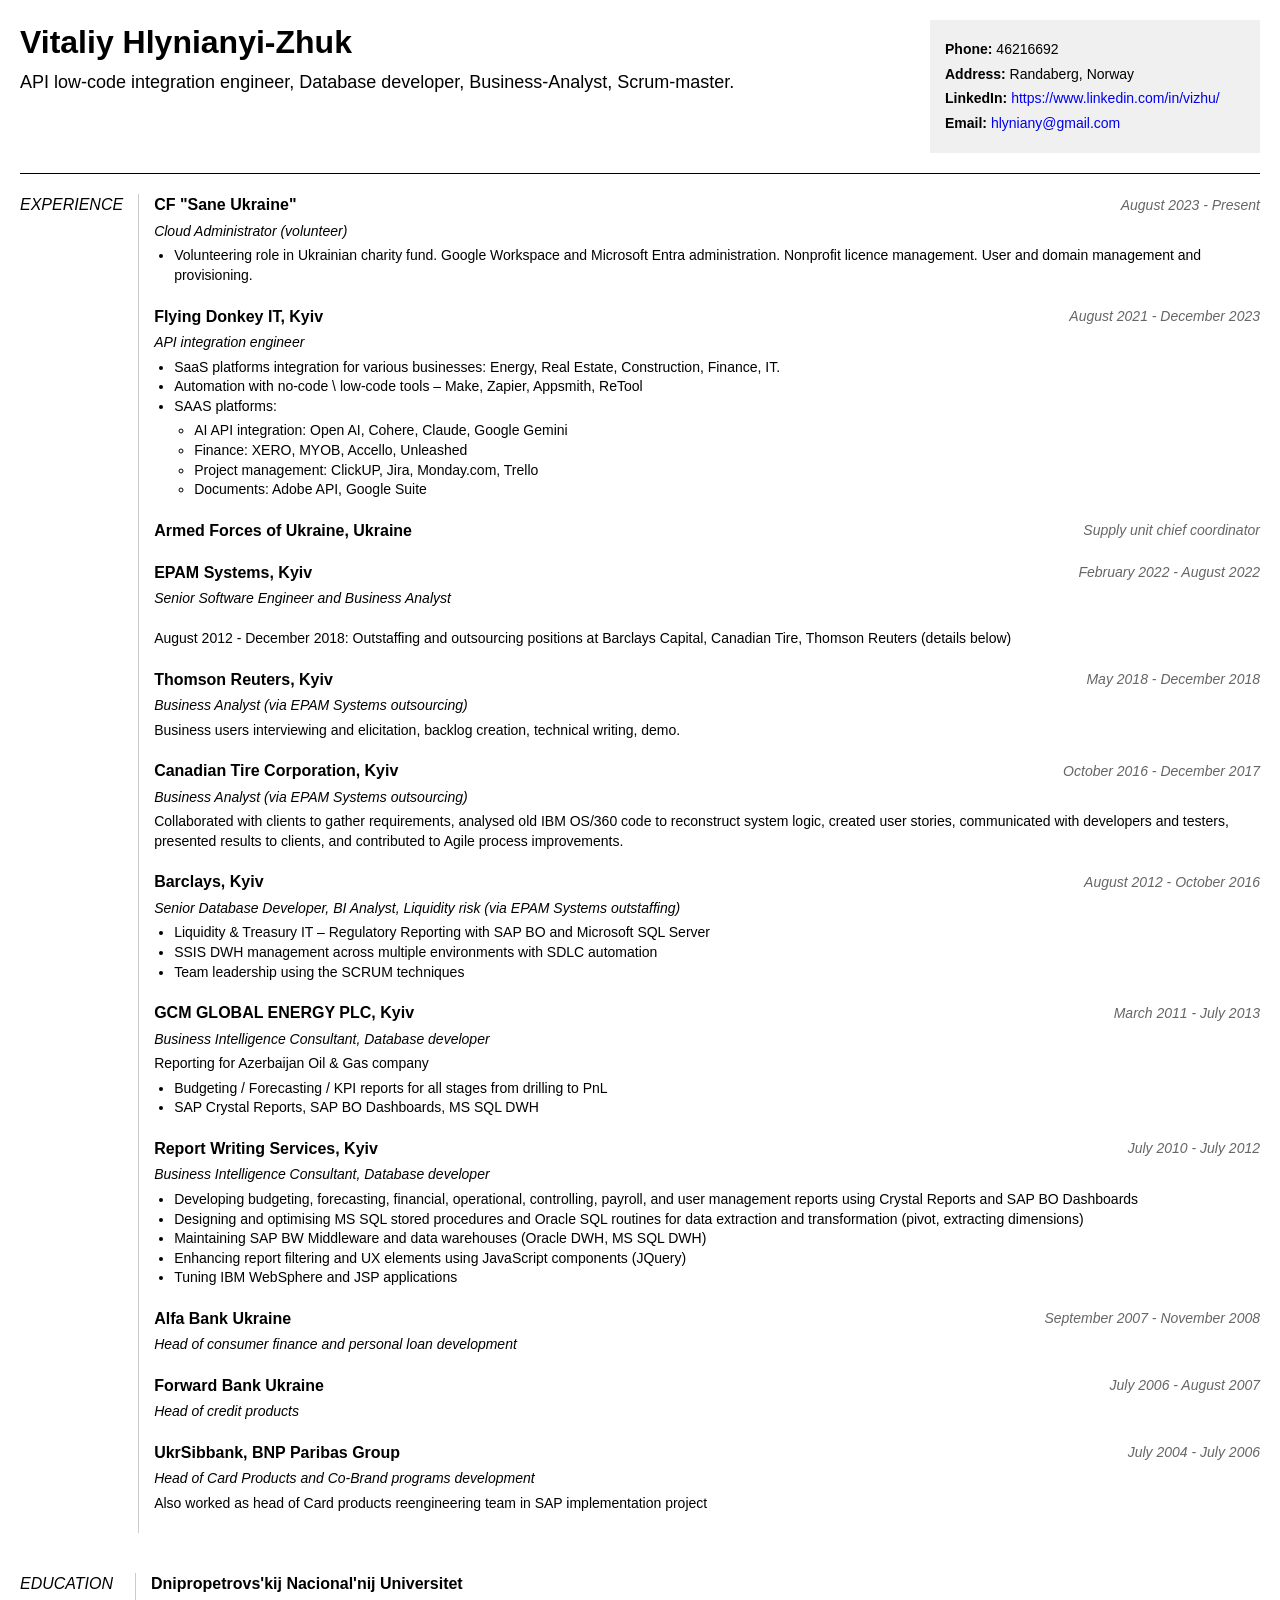
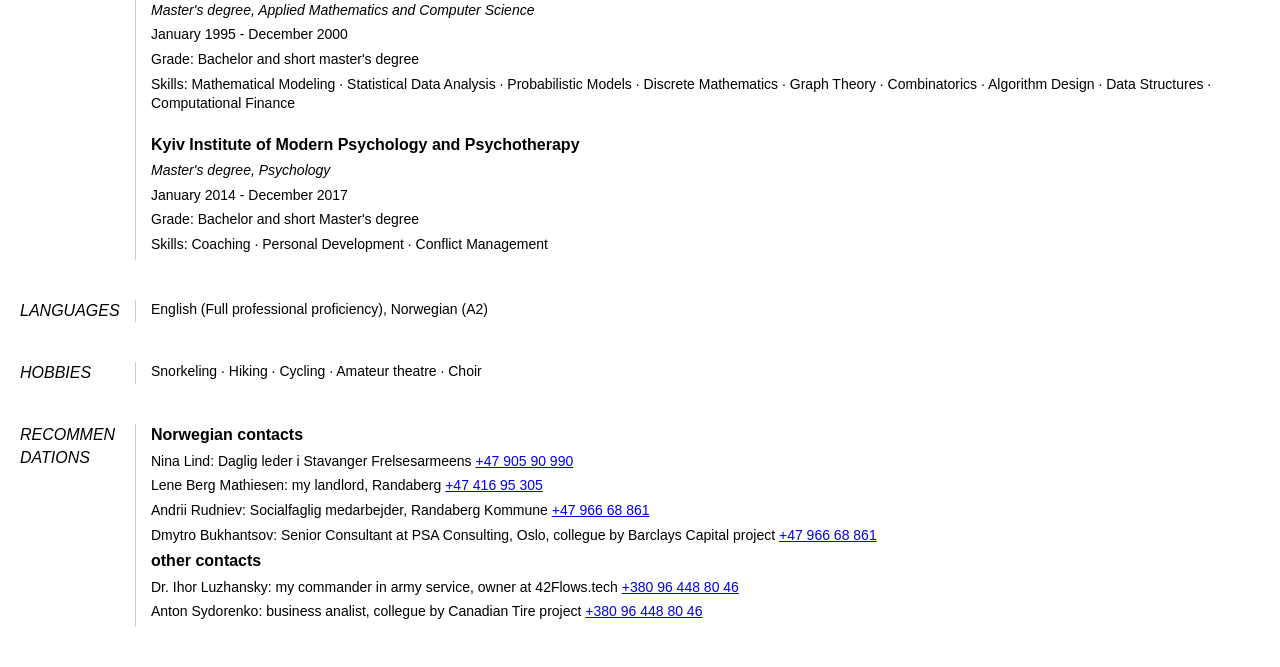
==== VitaliyHlynianyiZhuk2025.html @ 4d9967fe "Create VitaliyHlynianyiZhuk2025.html first" ====
<!DOCTYPE html>
<html lang="en">

<head>
    <meta charset="UTF-8">
    <title>Vitaliy Hlynianyi-Zhuk — CV</title>
    <style>
        body,
        h1,
        h2,
        h3,
        p,
        li,
        a {
            font-family: Arial, Helvetica, sans-serif !important;
        }
    </style>
</head>

<body style="font-family: Arial, sans-serif; font-size: 14px; color: #000; line-height: 1.4; margin: 0; padding: 20px;">

    <!-- Header -->
    <div style="display: flex; justify-content: space-between; align-items: flex-start; margin-bottom: 20px;">
        <div style="flex: 1;">
            <h1 style="font-size: 32px; font-weight: bold; margin: 0;">Vitaliy Hlynianyi-Zhuk</h1>
            <p style="font-size: 18px; margin: 5px 0 0 0;">API low-code integration engineer, Database developer, Business-Analyst, Scrum-master.</p>
        </div>
        <div style="flex: 0 0 300px; background-color: #f0f0f0; padding: 15px;">
            <p style="margin: 5px 0;"><strong>Phone:</strong> 46216692</p>
            <p style="margin: 5px 0;"><strong>Address:</strong> Randaberg, Norway</p>
            <p style="margin: 5px 0;"><strong>LinkedIn:</strong> <a href="https://www.linkedin.com/in/vizhu/" style="color: #0000EE; text-decoration: none;">https://www.linkedin.com/in/vizhu/</a></p>
            <p style="margin: 5px 0;"><strong>Email:</strong> <a href="mailto:hlyniany@gmail.com" style="color: #0000EE; text-decoration: none;">hlyniany@gmail.com</a></p>
        </div>
    </div>

    <hr style="border: none; border-top: 1px solid #000; margin: 20px 0;">

    <!-- EXPERIENCE -->
    <div style="display: flex; margin-bottom: 40px;">
        <div style="flex: 0 0 100px; padding-right: 15px;">
            <p style="font-style: italic; margin: 0; font-size: 16px;">EXPERIENCE</p>
        </div>
        <div style="flex: 0 0 1px; background-color: #ccc;"></div>
        <div style="flex: 1; padding-left: 15px;">
            <!-- CF "Sane Ukraine" -->
            <div style="margin-bottom: 20px;">
                <div style="display: flex; justify-content: space-between; align-items: center;">
                    <h3 style="font-size: 16px; font-weight: bold; margin: 0;">CF "Sane Ukraine"</h3>
                    <p style="font-style: italic; margin: 0; color: #666;">August 2023 - Present</p>
                </div>
                <p style="font-style: italic; margin: 5px 0 0 0;">Cloud Administrator (volunteer)</p>
                <ul style="margin: 5px 0 0 20px; padding: 0; list-style-type: disc;">
                    <li>Volunteering role in Ukrainian charity fund. Google Workspace and Microsoft Entra administration. Nonprofit licence management. User and domain management and provisioning.</li>
                </ul>
            </div>
            <!-- Flying Donkey IT -->
            <div style="margin-bottom: 20px;">
                <div style="display: flex; justify-content: space-between; align-items: center;">
                    <h3 style="font-size: 16px; font-weight: bold; margin: 0;">Flying Donkey IT, Kyiv</h3>
                    <p style="font-style: italic; margin: 0; color: #666;">August 2021 - December 2023</p>
                </div>
                <p style="font-style: italic; margin: 5px 0 0 0;">API integration engineer</p>
                <ul style="margin: 5px 0 0 20px; padding: 0; list-style-type: disc;">
                    <li>SaaS platforms integration for various businesses: Energy, Real Estate, Construction, Finance, IT.</li>
                    <li>Automation with no-code \ low-code tools – Make, Zapier, Appsmith, ReTool</li>
                    <li>SAAS platforms:
                        <ul style="list-style-type: circle; margin: 5px 0 0 20px; padding: 0;">
                            <li>AI API integration: Open AI, Cohere, Claude, Google Gemini</li>
                            <li>Finance: XERO, MYOB, Accello, Unleashed</li>
                            <li>Project management: ClickUP, Jira, Monday.com, Trello</li>
                            <li>Documents: Adobe API, Google Suite</li>
                        </ul>
                    </li>
                </ul>
            </div>
            <!-- Armed Forces of Ukraine -->
            <div style="margin-bottom: 20px;">
                <div style="display: flex; justify-content: space-between; align-items: center;">
                    <h3 style="font-size: 16px; font-weight: bold; margin: 0;">Armed Forces of Ukraine, Ukraine</h3>
                    <p style="font-style: italic; margin: 0; color: #666;">Supply unit chief coordinator</p>
                </div>
            </div>
            <!-- EPAM Systems -->
            <div style="margin-bottom: 20px;">
                <div style="display: flex; justify-content: space-between; align-items: center;">
                    <h3 style="font-size: 16px; font-weight: bold; margin: 0;">EPAM Systems, Kyiv</h3>
                    <p style="font-style: italic; margin: 0; color: #666;">February 2022 - August 2022</p>
                </div>
                <p style="font-style: italic; margin: 5px 0 0 0;">Senior Software Engineer and Business Analyst</p>
            </div>
            <!-- Outstaffing positions -->
            <div style="margin-bottom: 20px;">
                <p style="margin: 0 0 5px 0;">August 2012 - December 2018: Outstaffing and outsourcing positions at Barclays Capital, Canadian Tire, Thomson Reuters (details below)</p>
            </div>
            <!-- Thomson Reuters -->
            <div style="margin-bottom: 20px;">
                <div style="display: flex; justify-content: space-between; align-items: center;">
                    <h3 style="font-size: 16px; font-weight: bold; margin: 0;">Thomson Reuters, Kyiv</h3>
                    <p style="font-style: italic; margin: 0; color: #666;">May 2018 - December 2018</p>
                </div>
                <p style="font-style: italic; margin: 5px 0 0 0;">Business Analyst (via EPAM Systems outsourcing)</p>
                <p style="margin: 5px 0;">Business users interviewing and elicitation, backlog creation, technical writing, demo.</p>
            </div>
            <!-- Canadian Tire Corporation -->
            <div style="margin-bottom: 20px;">
                <div style="display: flex; justify-content: space-between; align-items: center;">
                    <h3 style="font-size: 16px; font-weight: bold; margin: 0;">Canadian Tire Corporation, Kyiv</h3>
                    <p style="font-style: italic; margin: 0; color: #666;">October 2016 - December 2017</p>
                </div>
                <p style="font-style: italic; margin: 5px 0 0 0;">Business Analyst (via EPAM Systems outsourcing)</p>

                <p style="margin: 5px 0;">Collaborated with clients to gather requirements, analysed old IBM OS/360 code to reconstruct system logic, created user stories, communicated with developers and testers, presented results to clients, and contributed to Agile process improvements.</p>
            </div>
            <!-- Barclays -->
            <div style="margin-bottom: 20px;">
                <div style="display: flex; justify-content: space-between; align-items: center;">
                    <h3 style="font-size: 16px; font-weight: bold; margin: 0;">Barclays, Kyiv</h3>
                    <p style="font-style: italic; margin: 0; color: #666;">August 2012 - October 2016</p>
                </div>
                <p style="font-style: italic; margin: 5px 0 0 0;">Senior Database Developer, BI Analyst, Liquidity risk (via EPAM Systems outstaffing)</p>
                <ul style="margin: 5px 0 0 20px; padding: 0; list-style-type: disc;">
                    <li>Liquidity & Treasury IT – Regulatory Reporting with SAP BO and Microsoft SQL Server</li>
                    <li>SSIS DWH management across multiple environments with SDLC automation</li>
                    <li>Team leadership using the SCRUM techniques</li>
                </ul>
            </div>
            <!-- GCM GLOBAL ENERGY PLC -->
            <div style="margin-bottom: 20px;">
                <div style="display: flex; justify-content: space-between; align-items: center;">
                    <h3 style="font-size: 16px; font-weight: bold; margin: 0;">GCM GLOBAL ENERGY PLC, Kyiv</h3>
                    <p style="font-style: italic; margin: 0; color: #666;">March 2011 - July 2013</p>
                </div>
                <p style="font-style: italic; margin: 5px 0 0 0;">Business Intelligence Consultant, Database developer</p>
                <p style="margin: 5px 0;">Reporting for Azerbaijan Oil & Gas company</p>
                <ul style="margin: 5px 0 0 20px; padding: 0; list-style-type: disc;">
                    <li>Budgeting / Forecasting / KPI reports for all stages from drilling to PnL</li>
                    <li>SAP Crystal Reports, SAP BO Dashboards, MS SQL DWH</li>
                </ul>
            </div>
            <!-- Report Writing Services -->
            <div style="margin-bottom: 20px;">
                <div style="display: flex; justify-content: space-between; align-items: center;">
                    <h3 style="font-size: 16px; font-weight: bold; margin: 0;">Report Writing Services, Kyiv</h3>
                    <p style="font-style: italic; margin: 0; color: #666;">July 2010 - July 2012</p>
                </div>
                <p style="font-style: italic; margin: 5px 0 0 0;">Business Intelligence Consultant, Database developer</p>
                <ul style="margin: 5px 0 0 20px; padding: 0; list-style-type: disc;">
                    <li>Developing budgeting, forecasting, financial, operational, controlling, payroll, and user management reports using Crystal Reports and SAP BO Dashboards</li>
                    <li>Designing and optimising MS SQL stored procedures and Oracle SQL routines for data extraction and transformation (pivot, extracting dimensions)</li>
                    <li>Maintaining SAP BW Middleware and data warehouses (Oracle DWH, MS SQL DWH)</li>
                    <li>Enhancing report filtering and UX elements using JavaScript components (JQuery)</li>
                    <li>Tuning IBM WebSphere and JSP applications</li>
                </ul>
            </div>
            <!-- Alfa Bank Ukraine -->
            <div style="margin-bottom: 20px;">
                <div style="display: flex; justify-content: space-between; align-items: center;">
                    <h3 style="font-size: 16px; font-weight: bold; margin: 0;">Alfa Bank Ukraine</h3>
                    <p style="font-style: italic; margin: 0; color: #666;">September 2007 - November 2008</p>
                </div>
                <p style="font-style: italic; margin: 5px 0 0 0;">Head of consumer finance and personal loan development</p>
            </div>
            <!-- Forward Bank Ukraine -->
            <div style="margin-bottom: 20px;">
                <div style="display: flex; justify-content: space-between; align-items: center;">
                    <h3 style="font-size: 16px; font-weight: bold; margin: 0;">Forward Bank Ukraine</h3>
                    <p style="font-style: italic; margin: 0; color: #666;">July 2006 - August 2007</p>
                </div>
                <p style="font-style: italic; margin: 5px 0 0 0;">Head of credit products</p>
            </div>
            <!-- UkrSibbank, BNP Paribas Group -->
            <div style="margin-bottom: 20px;">
                <div style="display: flex; justify-content: space-between; align-items: center;">
                    <h3 style="font-size: 16px; font-weight: bold; margin: 0;">UkrSibbank, BNP Paribas Group</h3>
                    <p style="font-style: italic; margin: 0; color: #666;">July 2004 - July 2006</p>
                </div>
                <p style="font-style: italic; margin: 5px 0 0 0;">Head of Card Products and Co-Brand programs development</p>
                <p style="margin: 5px 0;">Also worked as head of Card products reengineering team in SAP implementation project</p>
            </div>
            <!-- Interpipe group -->
        </div>
    </div>
    <!-- EDUCATION -->
    <div style="display: flex; margin-bottom: 40px;">
        <div style="flex: 0 0 100px; padding-right: 15px;">
            <p style="font-style: italic; margin: 0; font-size: 16px;">EDUCATION</p>
        </div>
        <div style="flex: 0 0 1px; background-color: #ccc;"></div>
        <div style="flex: 1; padding-left: 15px;">
            <div style="margin-bottom: 20px;">
                <h3 style="font-size: 16px; font-weight: bold; margin: 0;">Dnipropetrovs'kij Nacional'nij Universitet</h3>
                <p style="font-style: italic; margin: 5px 0 0 0;">Master's degree, Applied Mathematics and Computer Science</p>
                <p style="margin: 5px 0;">January 1995 - December 2000</p>
                <p style="margin: 5px 0;">Grade: Bachelor and short master's degree</p>
                <p style="margin: 5px 0;">Skills: Mathematical Modeling · Statistical Data Analysis · Probabilistic Models · Discrete Mathematics · Graph Theory · Combinatorics · Algorithm Design · Data Structures · Computational Finance</p>
            </div>
            <div>
                <h3 style="font-size: 16px; font-weight: bold; margin: 0;">Kyiv Institute of Modern Psychology and Psychotherapy</h3>
                <p style="font-style: italic; margin: 5px 0 0 0;">Master's degree, Psychology</p>
                <p style="margin: 5px 0;">January 2014 - December 2017</p>
                <p style="margin: 5px 0;">Grade: Bachelor and short Master's degree</p>
                <p style="margin: 5px 0;">Skills: Coaching · Personal Development · Conflict Management</p>
            </div>
        </div>
    </div>

    <!-- LANGUAGES -->
    <div style="display: flex; margin-bottom: 40px;">
        <div style="flex: 0 0 100px; padding-right: 15px;">
            <p style="font-style: italic; margin: 0; font-size: 16px;">LANGUAGES</p>
        </div>
        <div style="flex: 0 0 1px; background-color: #ccc;"></div>
        <div style="flex: 1; padding-left: 15px;">
            <p style="margin: 0;">English (Full professional proficiency), Norwegian (A2)</p>
        </div>
    </div>

    <!-- HOBBIES -->
    <div style="display: flex; margin-bottom: 40px;">
        <div style="flex: 0 0 100px; padding-right: 15px;">
            <p style="font-style: italic; margin: 0; font-size: 16px;">HOBBIES</p>
        </div>
        <div style="flex: 0 0 1px; background-color: #ccc;"></div>
        <div style="flex: 1; padding-left: 15px;">
            <p style="margin: 0;">Snorkeling · Hiking · Cycling · Amateur theatre · Choir</p>
        </div>
    </div>

    <!-- RECOMMENDATIONS -->
    <div style="display: flex; margin-bottom: 20px;">
        <div style="flex: 0 0 100px; padding-right: 15px;">

            <p style="font-style: italic; margin: 0; font-size: 16px;">RECOMMEN DATIONS</p>
        </div>
        <div style="flex: 0 0 1px; background-color: #ccc;"></div>
        <div style="flex: 1; padding-left: 15px;">
            <h3 style="font-size: 16px; font-weight: bold; margin: 0;">Norwegian contacts</h3>
            <p style="margin: 5px 0;">Nina Lind: Daglig leder i Stavanger Frelsesarmeens <a href="tel:+4790590990‬">+47 905 90 990</a></p>
            <p style="margin: 5px 0;">Lene Berg Mathiesen: my landlord, Randaberg <a href="tel:+4741695305‬">+47 416 95 305</a></p>
            <p style="margin: 5px 0;">Andrii Rudniev: Socialfaglig medarbejder, Randaberg Kommune ‪<a href="tel:+4796668861‬">+47 966 68 861</a>‬</p>
            <p style="margin: 5px 0;">Dmytro Bukhantsov: Senior Consultant at PSA Consulting, Oslo, collegue by‪ Barclays Capital project ‪<a href="tel:+4796668861‬">+47 966 68 861</a>‬</p>
            <h3 style="font-size: 16px; font-weight: bold; margin: 0;">other contacts</h3>
            <p style="margin: 5px 0;">Dr. Ihor Luzhansky: my commander in army service, owner at 42Flows.tech ‪<a href="tel:+380964488046‬">+380 96 448 80 46</a>
            <p style="margin: 5px 0;">Anton Sydorenko: business analist, collegue by‪ Canadian Tire project <a href="tel:+380964488046‬">+380 96 448 80 46</a>
        </div>
    </div>

</body>

</html>
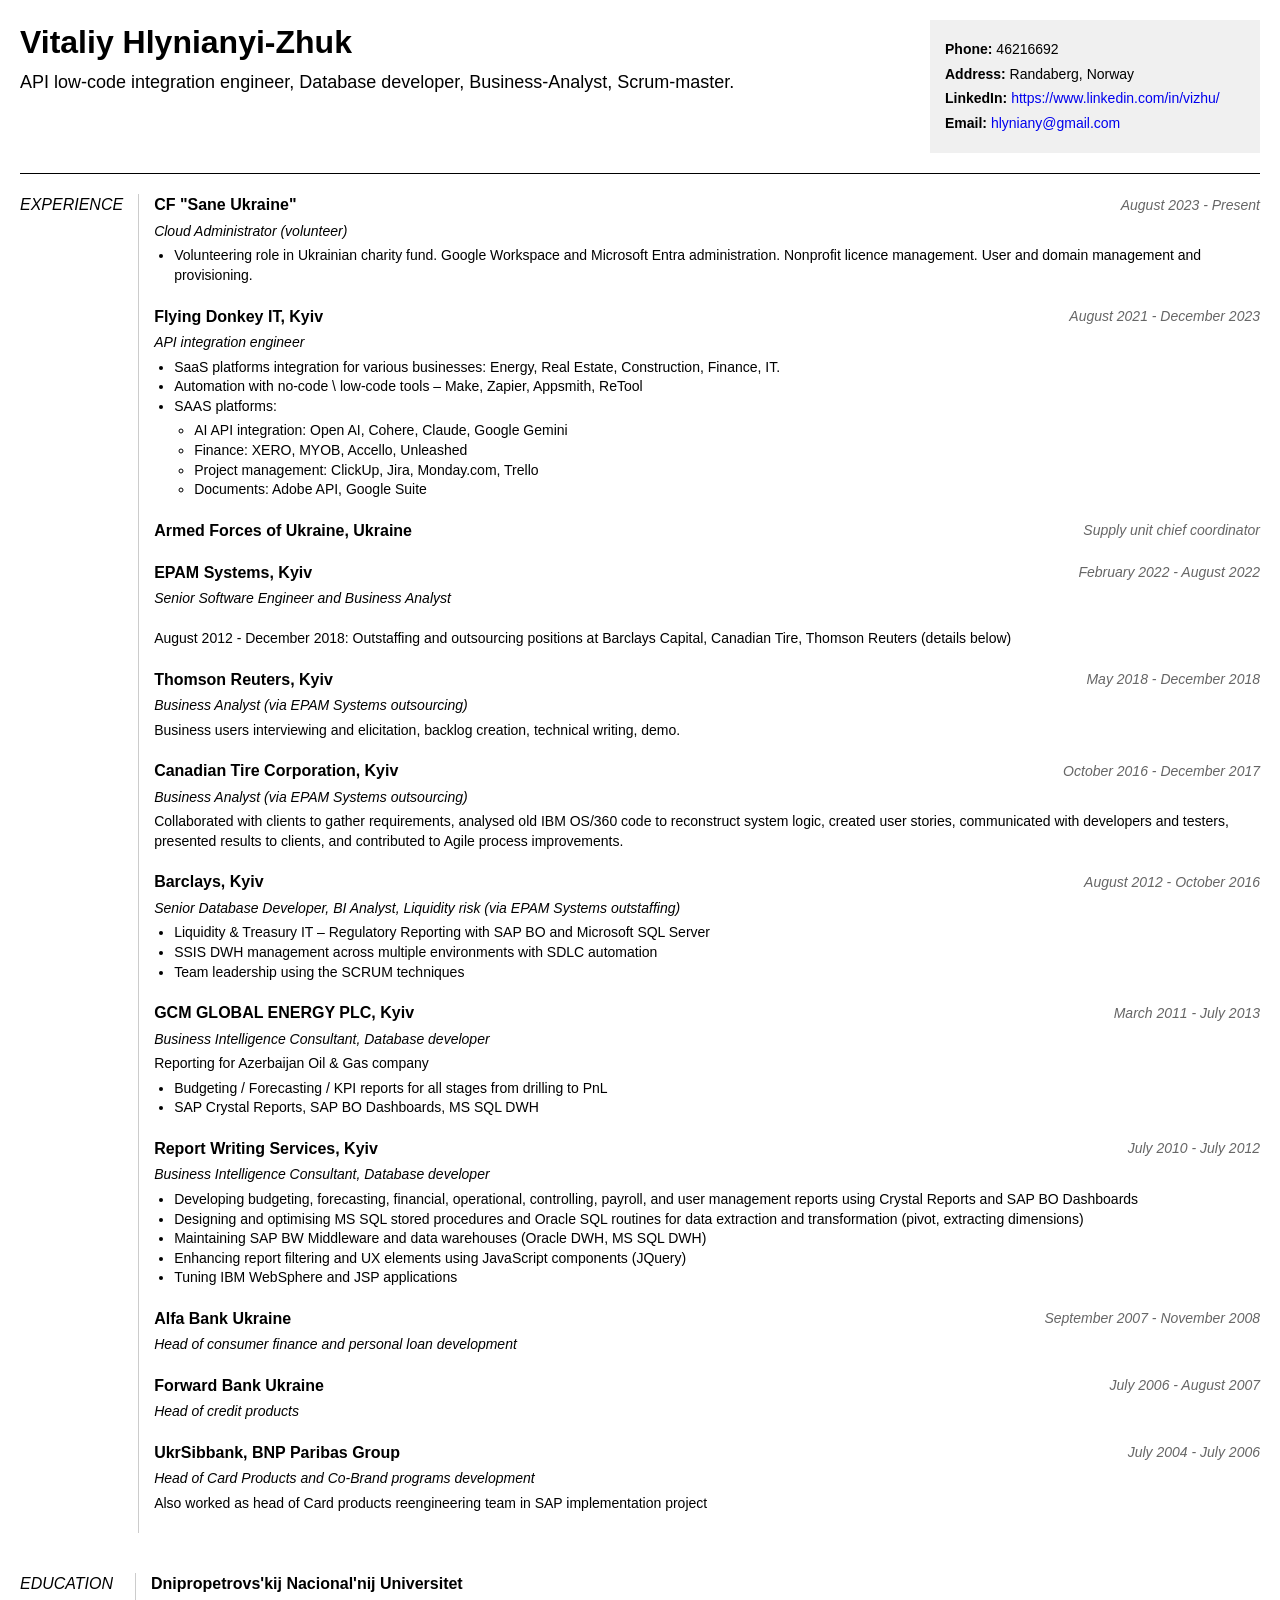
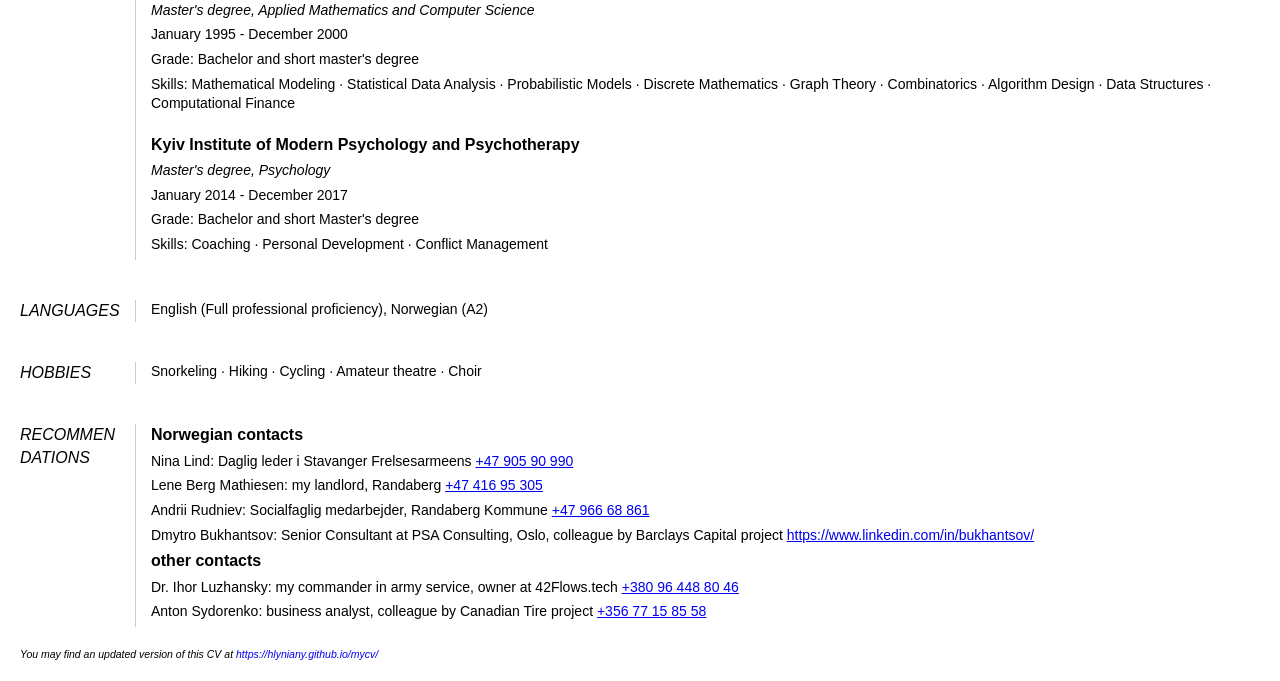
==== commit c407ad62: "Update VitaliyHlynianyiZhuk2025.html" ====
--- a/VitaliyHlynianyiZhuk2025.html
+++ b/VitaliyHlynianyiZhuk2025.html
@@ -67,7 +67,7 @@
                         <ul style="list-style-type: circle; margin: 5px 0 0 20px; padding: 0;">
                             <li>AI API integration: Open AI, Cohere, Claude, Google Gemini</li>
                             <li>Finance: XERO, MYOB, Accello, Unleashed</li>
-                            <li>Project management: ClickUP, Jira, Monday.com, Trello</li>
+                            <li>Project management: ClickUp, Jira, Monday.com, Trello</li>
                             <li>Documents: Adobe API, Google Suite</li>
                         </ul>
                     </li>
@@ -238,13 +238,22 @@
             <p style="margin: 5px 0;">Nina Lind: Daglig leder i Stavanger Frelsesarmeens <a href="tel:+4790590990‬">+47 905 90 990</a></p>
             <p style="margin: 5px 0;">Lene Berg Mathiesen: my landlord, Randaberg <a href="tel:+4741695305‬">+47 416 95 305</a></p>
             <p style="margin: 5px 0;">Andrii Rudniev: Socialfaglig medarbejder, Randaberg Kommune ‪<a href="tel:+4796668861‬">+47 966 68 861</a>‬</p>
-            <p style="margin: 5px 0;">Dmytro Bukhantsov: Senior Consultant at PSA Consulting, Oslo, collegue by‪ Barclays Capital project ‪<a href="tel:+4796668861‬">+47 966 68 861</a>‬</p>
+            <p style="margin: 5px 0;">Dmytro Bukhantsov: Senior Consultant at PSA Consulting, Oslo, colleague by‪ Barclays Capital project ‪<a href="https://www.linkedin.com/in/bukhantsov/‬">https://www.linkedin.com/in/bukhantsov/</a>‬</p>
             <h3 style="font-size: 16px; font-weight: bold; margin: 0;">other contacts</h3>
             <p style="margin: 5px 0;">Dr. Ihor Luzhansky: my commander in army service, owner at 42Flows.tech ‪<a href="tel:+380964488046‬">+380 96 448 80 46</a>
-            <p style="margin: 5px 0;">Anton Sydorenko: business analist, collegue by‪ Canadian Tire project <a href="tel:+380964488046‬">+380 96 448 80 46</a>
-        </div>
-    </div>
-
+            <p style="margin: 5px 0;">Anton Sydorenko: business analyst, colleague by‪ Canadian Tire project <a href="tel:++35677158558‬">+356 77 15 85 58</a>
+        </div>
+    </div>
+
+<!-- Updated CV link -->
+  <div style="margin-top: 20px;">
+    <p style="font-size: 0.75em; font-style: italic; margin: 0;">
+      You may find an updated version of this CV at 
+      <a href="https://hlyniany.github.io/mycv/" style="font-size: inherit; font-style: inherit; color: #0000EE; text-decoration: none;">
+        https://hlyniany.github.io/mycv/
+      </a>
+    </p>
+  </div>
 </body>
 
 </html>
